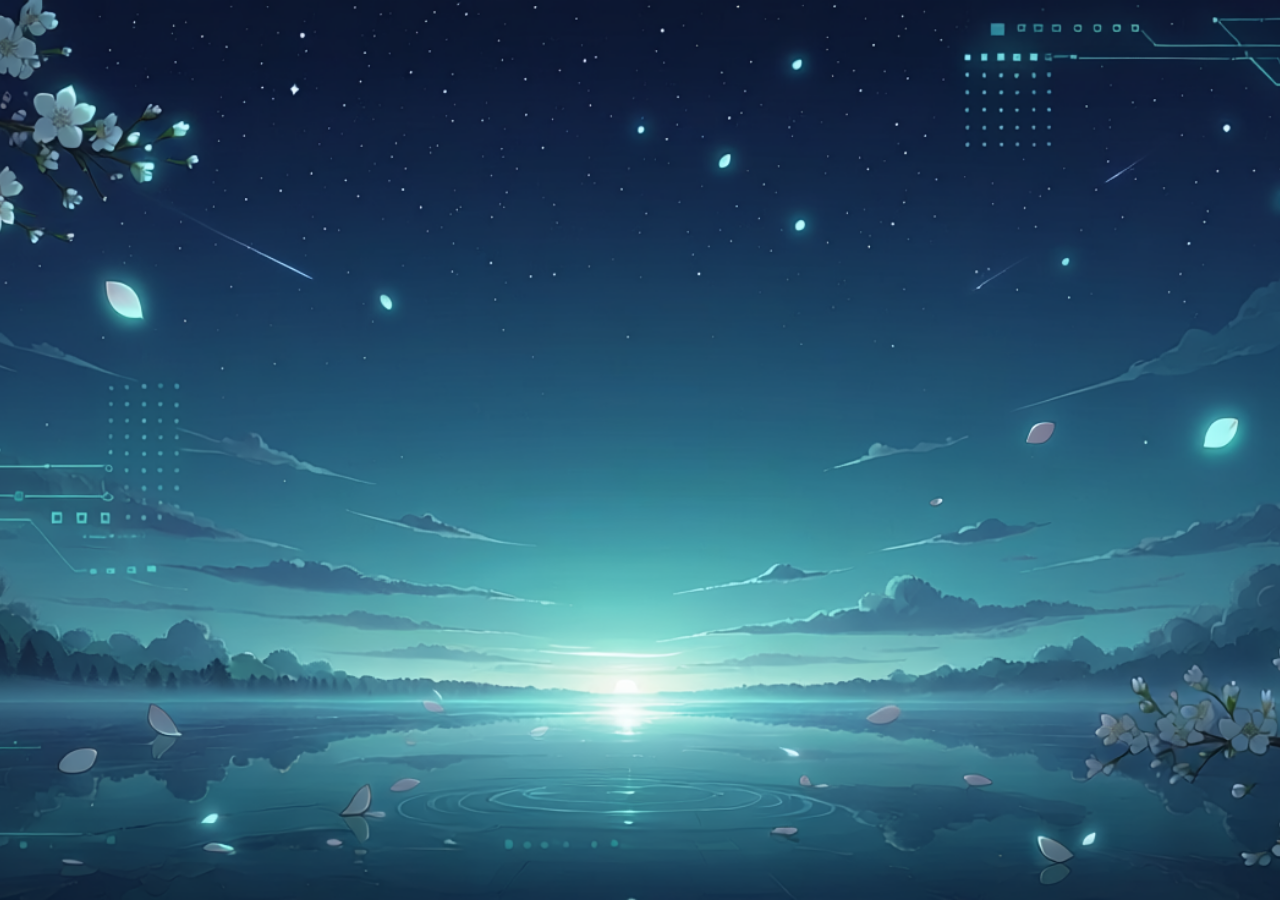
==== analyze.html @ 4af3d987 "add analyze.html + adjust code - add new screen for the analyze -> piechart - fix a few comments and" ====
<!DOCTYPE html>
<html lang="en">
<head>
  <meta charset="UTF-8">
  <meta name="viewport" content="width=device-width initial-scale=1.0">

  <link rel="stylesheet" href="style.css">
</head>
<body class="screen-4-analyze">

</body>
</html>
---- style.css ----
/* ========================= ROOT / HTML ========================= */
html, body {
  height: 100vh;
  width: 100vw;
  overflow: hidden;
  user-select: none;
}

body {
  margin: 0;

  opacity: 0;
  animation: fadeIn 2s ease forwards;

  background-size: cover;
  background-position: center;
  background-repeat: no-repeat;
}

@keyframes fadeIn {
  from { opacity: 0; }
  to   { opacity: 1; }
}

/* ========================= SCREEN 1 ========================= */
.screen-1-home {
  background-image: url("assets/images/ai-generated/home-background.png");
  display: flex;
  flex-direction: column;
}

.selection-menu {
  margin-top: 5%;
  margin-bottom: 5%;
  height: 100%;
  width: 100%;

  display: flex;
  flex-direction: column;
  align-items: center;
  gap: 10%;
}

#home-button {
  display: flex;
  justify-content: center;
  margin-top: 5vh;
  margin-bottom: 2vh;

  background: transparent;
  border: none;

  cursor: pointer;

  transition: all 0.4s ease-in-out;
}

#home-button img {
  width: 85vh;
}

#home-button:hover {
  filter: brightness(1.25);
  transform: scale(1.025);
}

.menu-button {
  padding: 0.5em 1em;
  width: 20%;
  height: 30%;

  font-size: 3vw;
  overflow:hidden;
  color: white;

  border: none;
  border-radius: 1vw;

  background: linear-gradient(135deg,
      rgba(0, 225, 255, 0.4),
      rgba(0, 225, 255, 0.6),
      rgba(0, 225, 255, 0.8));

  cursor: pointer;

  transition: all 0.25s ease;
}

.menu-button:hover {
  transform: translateY(-2px);

  box-shadow:
    0 0 20px rgba(0, 225, 255, 0.8),
    0 0 35px rgba(0, 225, 255, 0.8);

  filter: brightness(1.1);
}

.menu-button:active {
  transform: scale(0.85);

  box-shadow:
    0 0 25px rgba(0, 225, 255, 0.8);
}



/* ========================= SCREEN 2 ========================= */
.screen-2-thoughts {
  background-image: url("assets/images/ai-generated/thoughts-background.png");
  display: flex;
  flex-direction: column;
}

.home-colored-button {
  display: flex;
  align-self: center;
  margin-top: 4vh;
  margin-bottom: 10vh;
  background-color: transparent;
  border: none;

  cursor: pointer;
  transition: all 0.35s ease-in-out;
}

/* img → only controls the image size | <img> picture inside the fram */
.home-colored-button img {
  height: 18.5vh;
  filter:drop-shadow(1px 1px 2px rgba(253, 29, 216, 0.548))
}

.home-colored-button:hover {
  filter: brightness(1.15);
  transform: scale(1.05);
}

#thoughts-input-row { 
  display: flex;
  justify-content: center;
  justify-items: center;
  align-items: flex-end;
  gap: 2.5%;

}

#thought-counter {
  margin: 0;
  text-align: center;
  font-size: 10vh;
  width: 20vh;

  border-radius: 10%;
  padding:  1%;

  background:
    linear-gradient(rgba(245, 4, 253, 0.05), rgba(255, 65, 246, 0.025)) padding-box,
    linear-gradient(45deg, rgba(255, 127, 80, 0), hwb(290 11% 0% / 0.3), rgba(236, 93, 255, 0.1)) border-box;

  position: relative;
  overflow: hidden;
  color: rgba(204, 73, 255, 0.5);
}

#thought-counter.wobble {
  animation: wobble 0.6s ease-in-out;
}

@keyframes wobble {
  0%   { transform: rotate(0deg)   scale(1);    }
  25%  { transform: rotate(-8deg)  scale(1.15); }
  50%  { transform: rotate(8deg)   scale(1.15); }
  75%  { transform: rotate(-4deg)  scale(1.08); }
  100% { transform: rotate(0deg)   scale(1);    }
}

#thought-input-box {
  background: transparent;
  font-size: 3vw;
  color: white;

  width: 50%;
  height: 80%;

  border-radius: 2vw;
  border: 0.5vw solid color-mix(in srgb, color-mix(in hsl, hsl(261, 100%, 65%) 20%, rgb(230, 104, 255) 80%) 20%, transparent);
  background:
    linear-gradient(rgba(245, 4, 253, 0.1), rgba(255, 65, 246, 0.05)) padding-box,
    linear-gradient(45deg, rgba(255, 127, 80, 0), hwb(290 11% 0% / 0.5), rgba(236, 93, 255, 0.2)) border-box;
  
  box-shadow: 10px 10px 2.5px rgba(204, 0, 255, 0.1);

  filter: brightness(1.7); 
  text-shadow: #cc49ff 1px 0 10px;
}

#thought-input-box:focus {
  outline: none;

  filter: hue-rotate(10deg);

  background:
    linear-gradient(rgba(245, 4, 253, 0.05), rgba(255, 65, 246, 0.025)) padding-box,
    linear-gradient(45deg, rgba(255, 127, 80, 0), hwb(290 11% 0% / 0.3), rgba(236, 93, 255, 0.1)) border-box;
}

#ready-button {
  width: 20vh;
  font-size: 6vh;
  color: rgba(222, 139, 255, 0.5);

  border: none;
  border-radius: 1vw;

  background:
    linear-gradient(rgba(245, 4, 253, 0.05), rgba(255, 65, 246, 0.025)) padding-box,
    linear-gradient(45deg, rgba(255, 127, 80, 0), hwb(290 11% 0% / 0.3), rgba(236, 93, 255, 0.1)) border-box;

  padding:  20% 2.5%;
  visibility: hidden;
}

#ready-button:hover {
  color: rgba(222, 139, 255, 0.425);
  filter: saturate(1);
  box-shadow:
    0 0 20px rgba(174, 0, 255, 0.8),
    0 0 35px rgba(255, 71, 230, 0.8);

  filter: brightness(1.8);  

  transform: translateY(-1px);
  cursor: pointer;
}

#ready-button:active {
  transform: scale(0.95);
}

#sparkle-effect {
  position: relative;
}

/* Creating little balls*/ 
.particle {
  position: absolute;
  width: 5px;
  height: 5px;
  border-radius: 50%;
  pointer-events: none;
  animation: sparkle 1s ease-out forwards;
}

@keyframes sparkle {
  0%    { transform: translateY(0px); opacity: 1;}
  100%  { transform: translateY(-150px); opacity: 0;}
}

#thoughts-container {
  display: flex;
  flex-wrap: wrap;
  justify-content: center;
  margin-top: 10vh;
  gap: 2.5%;
}

.thought-cloud {  
  position: relative;
  display: inline-block;
  width: 20vw;
}

@keyframes floatCloud {
  0%   { transform: translateY(0px); }
  50%  { transform: translateY(15px); }
  100% { transform: translateY(0px); }
}

.floatCloud {
  animation: floatCloud 4s ease-in-out infinite;
}

.thought-cloud img {
  width: 100%;
  height: auto;
  display: block;
  filter: drop-shadow(0 0 10px rgb(255, 255, 255)) hue-rotate(20deg);
  opacity: 80%;
}

.thought-text-cloud {   
  text-align: left;
  word-break: break-word;
  width: 15vw;
  
  /* position set -> top, bottom, left, right does work now!*/
  /* absolute -> Elemnt taken out of normal flow */
  position: absolute;
  /* corner is in the middle of parent */
  top: 50%;
  left: 50%;
  /* centreing elemtns in parent */
  transform: translate(-50%, -50%);

  color: black;
  font-size: 2vw;
}



/* ========================= SCREEN 3 ========================= */
/* This means: modify .home-purple-button -> but only when it's inside .screen-3-emotions */
.screen-3-emotions .home-colored-button {
  filter: hue-rotate(270deg);
}

.screen-3-emotions {
  background-image: url("assets/images/ai-generated/emotions-background.png");
  display: flex;
  flex-direction: column;
}

.screen-3-emotions .thought-cloud {
  position: absolute;
  cursor: grab;
  /* max-width: 400px = "never wider than 400, but smaller is allowed" → it can shrink. width: 400px = "always exactly 400" → it can't shrink or grow. */
  width: 20vw;
}

.screen-3-emotions .thought-cloud:hover {
  filter:brightness(1.1);
}

.screen-3-emotions .thought-cloud.active-cloud {
  width: 30vw;
  margin: 0;
  pointer-events: none;
}

#middle-row {
  width: fit-content;
}

#cloud-drop-zone {
  position: absolute;
  
  top: 50%;
  left: 50%;
  transform: translate(-50%, -50%);

  pointer-events: none; 
  width: 30vw;  
  height: 25vh;
  border-radius: 25%;

  border: 2px dashed rgba(0, 255, 221, 0.5);
  background: linear-gradient(
    rgba(0, 195, 255, 0.2)
  );
}

#drop-text {
  display: flex;
  justify-content: center;
  font-size: 2.5vw;

  color: white;
}

#thought-release {
  visibility: hidden;
  position: absolute;
  
  top: 55%;
  left: 50%;
  transform: translate(-50%, -50%);

  margin-top: 7.5%;
  border: none;

  width: 15%;
  height: 10%;
  border-radius: 1vw;;

  font-size: clamp(1em, 2vw, 2.5em);

  color: white;

  background: linear-gradient(180deg,
      rgba(0, 47, 255, 0.4),
      rgba(0, 183, 255, 0.6),
      rgba(0, 47, 255, 0.4)); 


}

#thought-release:hover {
  cursor: pointer;

  filter: brightness(1.15);
}



.emotion-box {
  position: absolute;
  display: flex;
  align-items: center;
  justify-content: center;

  cursor: grab;

  border: solid 1px rgba(255, 255, 255, 0.5);
  min-width: 5vw;
  height: 5vh;
  border-radius: 10%;

    background:
    linear-gradient(rgba(0, 183, 255, 0.5), rgba(0, 183, 255, 0.25)) padding-box,
    linear-gradient(45deg, rgba(0, 183, 255, 0.5), hwb(214 1% 0% / 0.5), rgba(0, 255, 200, 0.8)) border-box;
}

.emotion-box:hover {
  filter: brightness(1.2);
}

.pulse {
  animation: pulse 5s ease-in-out infinite;
}

@keyframes pulse {
  0%   { transform: scale(1); }
  50%  { transform: scale(1.2); }
  100% { transform: scale(1); }  
}

.emotion-text {
  font-size: 1.5vw;
}

@keyframes consumed {
  from { opacity: 1; }
  to   { opacity: 0; }
}

.consumed {
  animation: consumed 1s ease forwards;
}

.shiny {
  animation: shiny 0.5s ease-out; 
}

@keyframes shiny {
  0%   { filter: brightness(1);  }
  50%  { filter: brightness(1.2);}
  100% { filter: brightness(1);  }
}

/* ========================= SCREEN 4 ========================= */
.screen-4-analyze {
  background-image: url("assets/images/ai-generated/analyze-background.png");
  display: flex;
  flex-direction: column;
}
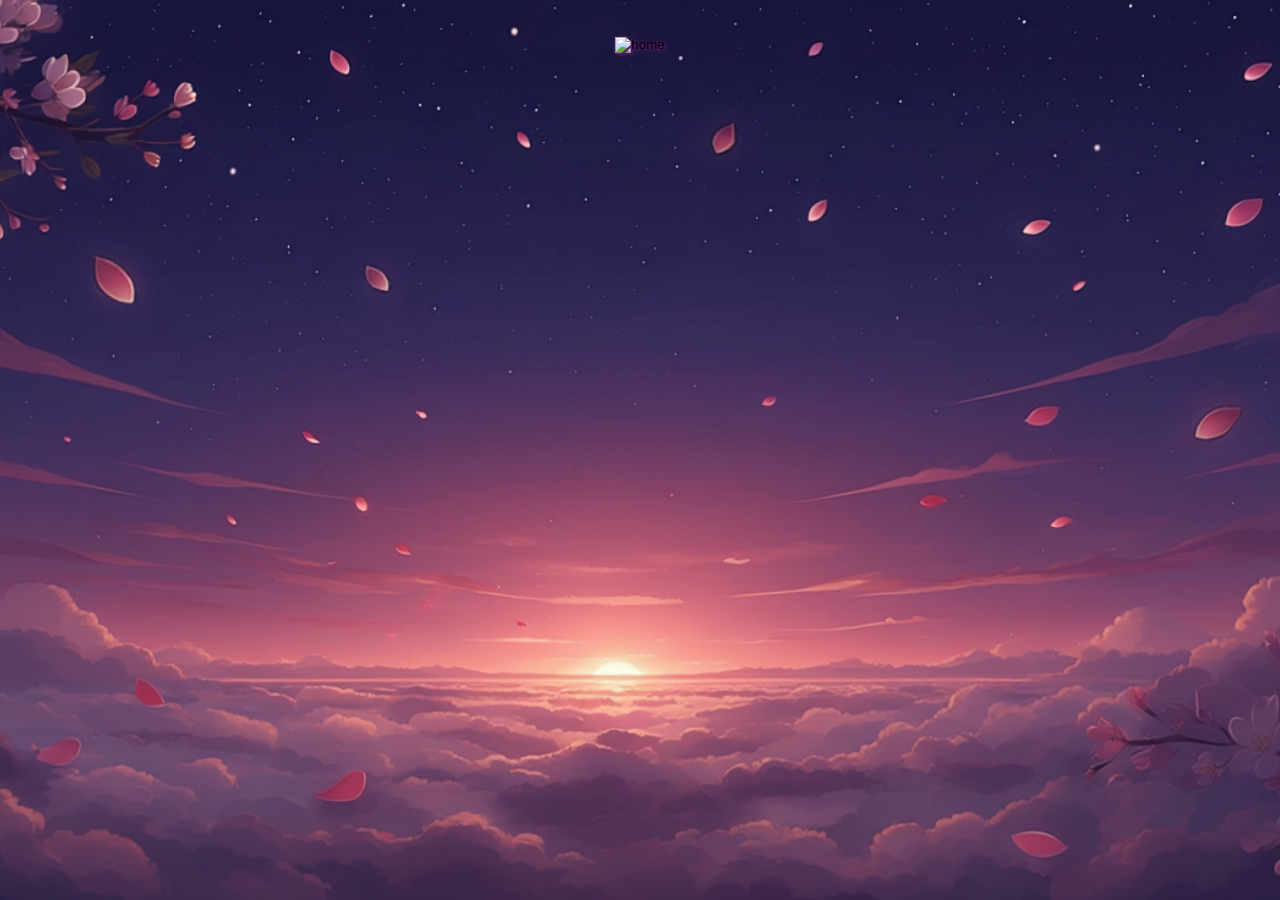
==== commit 816af4aa: "add new design and unified background - change color palette for emotions.html (for now) - add one u" ====
--- a/analyze.html
+++ b/analyze.html
@@ -5,8 +5,13 @@
   <meta name="viewport" content="width=device-width initial-scale=1.0">
 
   <link rel="stylesheet" href="style.css">
+  <script src="script.js" defer></script>
 </head>
 <body class="screen-4-analyze">
-
+  <button class="home-colored-button">
+    <img
+      src="assets/images/ai-generated/home-thoughts.png"
+      alt="home">
+  </button>
 </body>
 </html>
--- a/style.css
+++ b/style.css
@@ -1,5 +1,6 @@
 /* ========================= ROOT / HTML ========================= */
-html, body {
+html,
+body {
   height: 100vh;
   width: 100vw;
   overflow: hidden;
@@ -18,8 +19,13 @@
 }
 
 @keyframes fadeIn {
-  from { opacity: 0; }
-  to   { opacity: 1; }
+  from {
+    opacity: 0;
+  }
+
+  to {
+    opacity: 1;
+  }
 }
 
 /* ========================= SCREEN 1 ========================= */
@@ -70,7 +76,7 @@
   height: 30%;
 
   font-size: 3vw;
-  overflow:hidden;
+  overflow: hidden;
   color: white;
 
   border: none;
@@ -111,6 +117,7 @@
   display: flex;
   flex-direction: column;
 }
+
 
 .home-colored-button {
   display: flex;
@@ -127,7 +134,7 @@
 /* img → only controls the image size | <img> picture inside the fram */
 .home-colored-button img {
   height: 18.5vh;
-  filter:drop-shadow(1px 1px 2px rgba(253, 29, 216, 0.548))
+  filter: drop-shadow(1px 1px 2px rgba(253, 29, 216, 0.548))
 }
 
 .home-colored-button:hover {
@@ -135,7 +142,7 @@
   transform: scale(1.05);
 }
 
-#thoughts-input-row { 
+#thoughts-input-row {
   display: flex;
   justify-content: center;
   justify-items: center;
@@ -151,7 +158,7 @@
   width: 20vh;
 
   border-radius: 10%;
-  padding:  1%;
+  padding: 1%;
 
   background:
     linear-gradient(rgba(245, 4, 253, 0.05), rgba(255, 65, 246, 0.025)) padding-box,
@@ -167,11 +174,25 @@
 }
 
 @keyframes wobble {
-  0%   { transform: rotate(0deg)   scale(1);    }
-  25%  { transform: rotate(-8deg)  scale(1.15); }
-  50%  { transform: rotate(8deg)   scale(1.15); }
-  75%  { transform: rotate(-4deg)  scale(1.08); }
-  100% { transform: rotate(0deg)   scale(1);    }
+  0% {
+    transform: rotate(0deg) scale(1);
+  }
+
+  25% {
+    transform: rotate(-8deg) scale(1.15);
+  }
+
+  50% {
+    transform: rotate(8deg) scale(1.15);
+  }
+
+  75% {
+    transform: rotate(-4deg) scale(1.08);
+  }
+
+  100% {
+    transform: rotate(0deg) scale(1);
+  }
 }
 
 #thought-input-box {
@@ -187,10 +208,10 @@
   background:
     linear-gradient(rgba(245, 4, 253, 0.1), rgba(255, 65, 246, 0.05)) padding-box,
     linear-gradient(45deg, rgba(255, 127, 80, 0), hwb(290 11% 0% / 0.5), rgba(236, 93, 255, 0.2)) border-box;
-  
+
   box-shadow: 10px 10px 2.5px rgba(204, 0, 255, 0.1);
 
-  filter: brightness(1.7); 
+  filter: brightness(1.7);
   text-shadow: #cc49ff 1px 0 10px;
 }
 
@@ -216,7 +237,7 @@
     linear-gradient(rgba(245, 4, 253, 0.05), rgba(255, 65, 246, 0.025)) padding-box,
     linear-gradient(45deg, rgba(255, 127, 80, 0), hwb(290 11% 0% / 0.3), rgba(236, 93, 255, 0.1)) border-box;
 
-  padding:  20% 2.5%;
+  padding: 20% 2.5%;
   visibility: hidden;
 }
 
@@ -227,7 +248,7 @@
     0 0 20px rgba(174, 0, 255, 0.8),
     0 0 35px rgba(255, 71, 230, 0.8);
 
-  filter: brightness(1.8);  
+  filter: brightness(1.8);
 
   transform: translateY(-1px);
   cursor: pointer;
@@ -241,7 +262,7 @@
   position: relative;
 }
 
-/* Creating little balls*/ 
+/* Creating little balls*/
 .particle {
   position: absolute;
   width: 5px;
@@ -252,8 +273,15 @@
 }
 
 @keyframes sparkle {
-  0%    { transform: translateY(0px); opacity: 1;}
-  100%  { transform: translateY(-150px); opacity: 0;}
+  0% {
+    transform: translateY(0px);
+    opacity: 1;
+  }
+
+  100% {
+    transform: translateY(-150px);
+    opacity: 0;
+  }
 }
 
 #thoughts-container {
@@ -264,16 +292,24 @@
   gap: 2.5%;
 }
 
-.thought-cloud {  
+.thought-cloud {
   position: relative;
   display: inline-block;
   width: 20vw;
 }
 
 @keyframes floatCloud {
-  0%   { transform: translateY(0px); }
-  50%  { transform: translateY(15px); }
-  100% { transform: translateY(0px); }
+  0% {
+    transform: translateY(0px);
+  }
+
+  50% {
+    transform: translateY(15px);
+  }
+
+  100% {
+    transform: translateY(0px);
+  }
 }
 
 .floatCloud {
@@ -288,11 +324,11 @@
   opacity: 80%;
 }
 
-.thought-text-cloud {   
+.thought-text-cloud {
   text-align: left;
   word-break: break-word;
   width: 15vw;
-  
+
   /* position set -> top, bottom, left, right does work now!*/
   /* absolute -> Elemnt taken out of normal flow */
   position: absolute;
@@ -302,7 +338,8 @@
   /* centreing elemtns in parent */
   transform: translate(-50%, -50%);
 
-  color: black;
+  color: rgba(255, 255, 255, 0.9);
+  filter: drop-shadow(-1px 1.5px 1.5px rgba(253, 29, 216, 1));
   font-size: 2vw;
 }
 
@@ -310,12 +347,9 @@
 
 /* ========================= SCREEN 3 ========================= */
 /* This means: modify .home-purple-button -> but only when it's inside .screen-3-emotions */
-.screen-3-emotions .home-colored-button {
-  filter: hue-rotate(270deg);
-}
 
 .screen-3-emotions {
-  background-image: url("assets/images/ai-generated/emotions-background.png");
+  background-image: url("assets/images/ai-generated/thoughts-background.png");
   display: flex;
   flex-direction: column;
 }
@@ -328,7 +362,7 @@
 }
 
 .screen-3-emotions .thought-cloud:hover {
-  filter:brightness(1.1);
+  filter: brightness(1.1);
 }
 
 .screen-3-emotions .thought-cloud.active-cloud {
@@ -343,20 +377,18 @@
 
 #cloud-drop-zone {
   position: absolute;
-  
+
   top: 50%;
   left: 50%;
   transform: translate(-50%, -50%);
 
-  pointer-events: none; 
-  width: 30vw;  
+  pointer-events: none;
+  width: 30vw;
   height: 25vh;
   border-radius: 25%;
 
-  border: 2px dashed rgba(0, 255, 221, 0.5);
-  background: linear-gradient(
-    rgba(0, 195, 255, 0.2)
-  );
+  border: 2px dashed rgba(155, 90, 155, 0.5);
+  background: linear-gradient(rgba(204, 0, 255, 0.178));
 }
 
 #drop-text {
@@ -364,13 +396,13 @@
   justify-content: center;
   font-size: 2.5vw;
 
-  color: white;
+  color: rgb(255, 166, 251);
 }
 
 #thought-release {
   visibility: hidden;
   position: absolute;
-  
+
   top: 55%;
   left: 50%;
   transform: translate(-50%, -50%);
@@ -380,24 +412,32 @@
 
   width: 15%;
   height: 10%;
-  border-radius: 1vw;;
-
-  font-size: clamp(1em, 2vw, 2.5em);
-
-  color: white;
-
-  background: linear-gradient(180deg,
-      rgba(0, 47, 255, 0.4),
-      rgba(0, 183, 255, 0.6),
-      rgba(0, 47, 255, 0.4)); 
-
-
-}
+  border-radius: 1vw;
+  
+
+  font-size: clamp(2.5em, 3vw, 3.5em);
+  overflow: hidden;
+
+  color: rgb(255, 255, 255);
+  background:
+    linear-gradient(rgba(245, 4, 253, 0.20), rgba(255, 65, 246, 0.20)) padding-box,
+    linear-gradient(45deg, rgba(255, 127, 80, 0), hwb(290 11% 0% / 0.3), rgba(236, 93, 255, 0.1)) border-box;
+     
+     
+}
+
+
 
 #thought-release:hover {
+  color: rgba(222, 139, 255, 0.85);
+  filter: saturate(1);
+  box-shadow:
+    0 0 2px rgba(174, 0, 255, 0.8),
+    0 0 3px rgba(255, 71, 230, 0.8);
+
+  filter: brightness(1.8);
+
   cursor: pointer;
-
-  filter: brightness(1.15);
 }
 
 
@@ -410,14 +450,18 @@
 
   cursor: grab;
 
-  border: solid 1px rgba(255, 255, 255, 0.5);
+  border: solid 1px rgba(225, 0, 255, 0.5);
   min-width: 5vw;
   height: 5vh;
   border-radius: 10%;
 
-    background:
-    linear-gradient(rgba(0, 183, 255, 0.5), rgba(0, 183, 255, 0.25)) padding-box,
-    linear-gradient(45deg, rgba(0, 183, 255, 0.5), hwb(214 1% 0% / 0.5), rgba(0, 255, 200, 0.8)) border-box;
+  color: rgb(255, 255, 255);
+
+  background:
+    linear-gradient(rgba(245, 4, 253, 0.1), rgba(255, 65, 246, 0.15)) padding-box,
+    linear-gradient(45deg, rgba(255, 100, 247, 0.2), hwb(290 11% 0% / 0.4), rgba(236, 93, 255, 0.2)) border-box;
+
+  filter: drop-shadow(-2px 1px 5px rgb(255, 97, 255)) hue-rotate(50deg);
 }
 
 .emotion-box:hover {
@@ -429,9 +473,17 @@
 }
 
 @keyframes pulse {
-  0%   { transform: scale(1); }
-  50%  { transform: scale(1.2); }
-  100% { transform: scale(1); }  
+  0% {
+    transform: scale(1);
+  }
+
+  50% {
+    transform: scale(1.2);
+  }
+
+  100% {
+    transform: scale(1);
+  }
 }
 
 .emotion-text {
@@ -439,8 +491,13 @@
 }
 
 @keyframes consumed {
-  from { opacity: 1; }
-  to   { opacity: 0; }
+  from {
+    opacity: 1;
+  }
+
+  to {
+    opacity: 0;
+  }
 }
 
 .consumed {
@@ -448,18 +505,26 @@
 }
 
 .shiny {
-  animation: shiny 0.5s ease-out; 
+  animation: shiny 0.5s ease-out;
 }
 
 @keyframes shiny {
-  0%   { filter: brightness(1);  }
-  50%  { filter: brightness(1.2);}
-  100% { filter: brightness(1);  }
+  0% {
+    filter: brightness(1);
+  }
+
+  50% {
+    filter: brightness(1.2);
+  }
+
+  100% {
+    filter: brightness(1);
+  }
 }
 
 /* ========================= SCREEN 4 ========================= */
 .screen-4-analyze {
-  background-image: url("assets/images/ai-generated/analyze-background.png");
+  background-image: url("assets/images/ai-generated/thoughts-background.png");
   display: flex;
   flex-direction: column;
 }
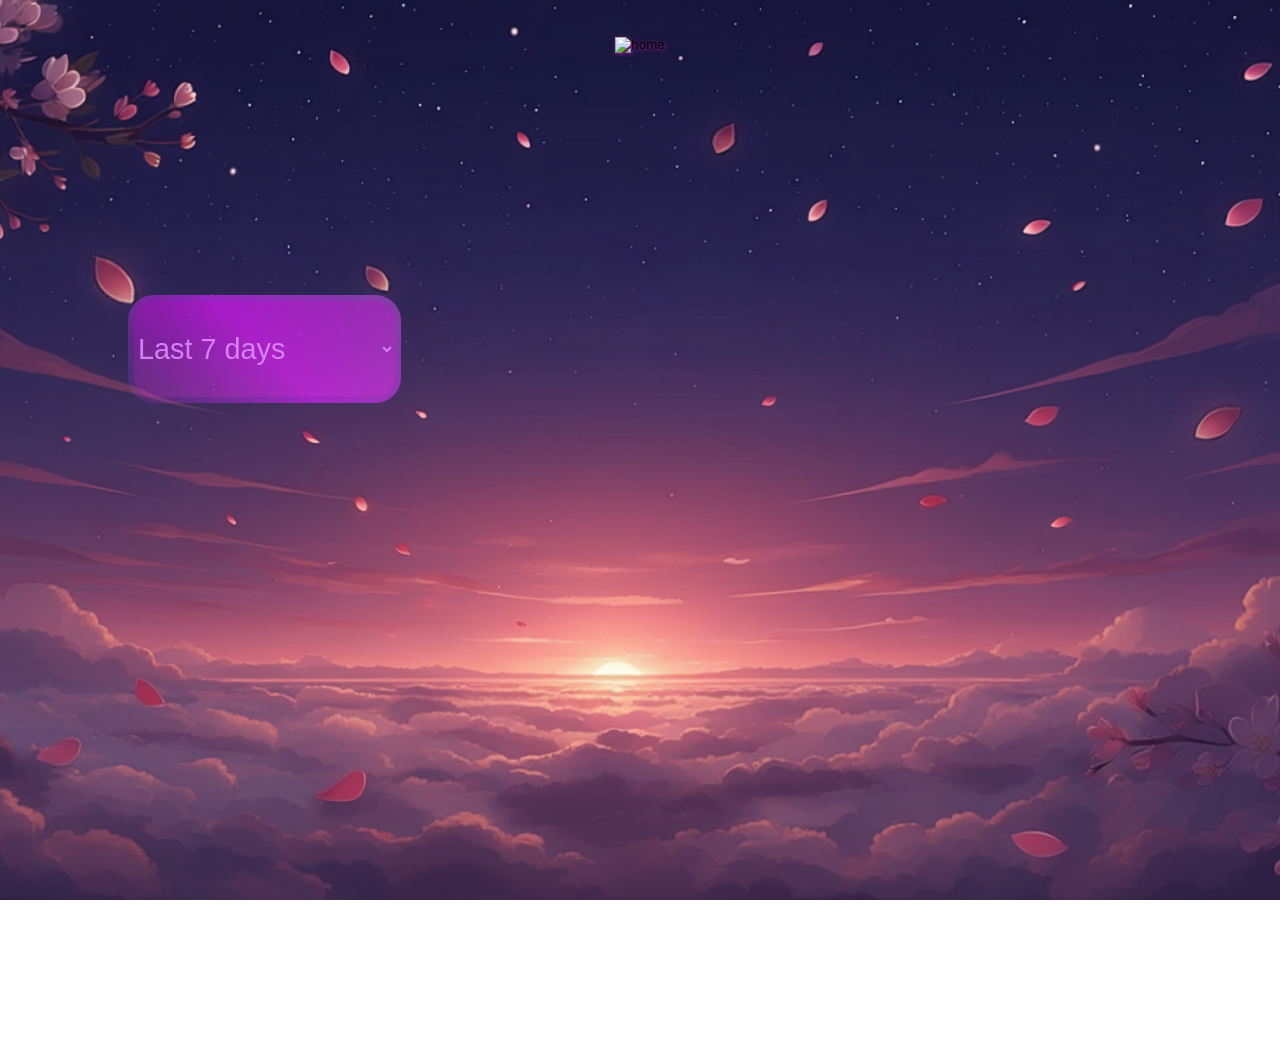
==== commit 1c389c4b: "feat: add time range selection UI to analyze screen - wrap bar-chart and selection in chart-panel co" ====
--- a/analyze.html
+++ b/analyze.html
@@ -2,9 +2,10 @@
 <html lang="en">
 <head>
   <meta charset="UTF-8">
-  <meta name="viewport" content="width=device-width initial-scale=1.0">
+  <meta name="viewport" content="width=device-width, initial-scale=1.0">
 
   <link rel="stylesheet" href="style.css">
+  <script src="https://cdn.jsdelivr.net/npm/chart.js"></script>
   <script src="script.js" defer></script>
 </head>
 <body class="screen-4-analyze">
@@ -13,5 +14,15 @@
       src="assets/images/ai-generated/home-thoughts.png"
       alt="home">
   </button>
+  <div id="chart-panel">
+    <select name="grr" id="select-list">
+      <option value="7">Last 7 days</option>
+      <option value="30">Last 30 days</option>
+      <option value="365">Last year</option>
+    </select>
+    <div id="bar-chart-style">
+      <canvas id="bar-chart"></canvas>
+    </div>
+  </div>
 </body>
 </html>
--- a/style.css
+++ b/style.css
@@ -1,8 +1,9 @@
 /* ========================= ROOT / HTML ========================= */
+
 html,
 body {
-  height: 100vh;
-  width: 100vw;
+  height: 100%;
+  width: 100%;
   overflow: hidden;
   user-select: none;
 }
@@ -147,7 +148,7 @@
   justify-content: center;
   justify-items: center;
   align-items: flex-end;
-  gap: 2.5%;
+  gap: 5%;
 
 }
 
@@ -158,15 +159,13 @@
   width: 20vh;
 
   border-radius: 10%;
-  padding: 1%;
+  padding: 0.75%;
 
   background:
     linear-gradient(rgba(245, 4, 253, 0.05), rgba(255, 65, 246, 0.025)) padding-box,
     linear-gradient(45deg, rgba(255, 127, 80, 0), hwb(290 11% 0% / 0.3), rgba(236, 93, 255, 0.1)) border-box;
 
-  position: relative;
-  overflow: hidden;
-  color: rgba(204, 73, 255, 0.5);
+  color: rgba(255, 166, 251, 0.75);
 }
 
 #thought-counter.wobble {
@@ -197,13 +196,13 @@
 
 #thought-input-box {
   background: transparent;
-  font-size: 3vw;
-  color: white;
+  font-size: 3.5vw;
+  color: rgba(255, 166, 251, 0.75);
 
   width: 50%;
   height: 80%;
 
-  border-radius: 2vw;
+  border-radius: 1vw;
   border: 0.5vw solid color-mix(in srgb, color-mix(in hsl, hsl(261, 100%, 65%) 20%, rgb(230, 104, 255) 80%) 20%, transparent);
   background:
     linear-gradient(rgba(245, 4, 253, 0.1), rgba(255, 65, 246, 0.05)) padding-box,
@@ -211,24 +210,39 @@
 
   box-shadow: 10px 10px 2.5px rgba(204, 0, 255, 0.1);
 
-  filter: brightness(1.7);
   text-shadow: #cc49ff 1px 0 10px;
+}
+
+#thought-input-box::placeholder {
+  color: rgba(255, 166, 251, 0.75);
+  opacity: 1;
+  transition: color 0.25s ease;
+}
+
+#thought-input-box:focus::placeholder {
+  color: transparent;
+  text-shadow: none;
 }
 
 #thought-input-box:focus {
   outline: none;
 
-  filter: hue-rotate(10deg);
-
   background:
     linear-gradient(rgba(245, 4, 253, 0.05), rgba(255, 65, 246, 0.025)) padding-box,
     linear-gradient(45deg, rgba(255, 127, 80, 0), hwb(290 11% 0% / 0.3), rgba(236, 93, 255, 0.1)) border-box;
 }
 
-#ready-button {
-  width: 20vh;
-  font-size: 6vh;
-  color: rgba(222, 139, 255, 0.5);
+#add-thought-button {
+  align-self: center;
+  width: 10vw;
+  height: 15vh;
+  font-size: 12vh;
+
+  color: rgba(255, 166, 251, 0.75);
+
+  display: flex;
+  align-items: center;
+  justify-content: center;
 
   border: none;
   border-radius: 1vw;
@@ -238,32 +252,41 @@
     linear-gradient(45deg, rgba(255, 127, 80, 0), hwb(290 11% 0% / 0.3), rgba(236, 93, 255, 0.1)) border-box;
 
   padding: 20% 2.5%;
-  visibility: hidden;
-}
-
-#ready-button:hover {
-  color: rgba(222, 139, 255, 0.425);
-  filter: saturate(1);
+}
+
+#add-thought-button:hover {
+  color: rgba(222, 139, 255, 0.9);
   box-shadow:
     0 0 20px rgba(174, 0, 255, 0.8),
     0 0 35px rgba(255, 71, 230, 0.8);
 
-  filter: brightness(1.8);
+  filter: brightness(1.25);
 
   transform: translateY(-1px);
   cursor: pointer;
 }
 
-#ready-button:active {
+#add-thought-button:active {
   transform: scale(0.95);
 }
 
-#sparkle-effect {
+#add-thought-button:focus {
+  outline: none;
+}
+
+.sparkle-effect {
   position: relative;
-}
-
-/* Creating little balls*/
-.particle {
+  height: 100%;
+}
+
+/* effect both buttons that get sparkle effect */
+.sparkle-effect > button {
+  box-sizing: border-box;  
+  width: 100%;
+  height: 100%;
+}
+
+.screen-2-thoughts .particle {
   position: absolute;
   width: 5px;
   height: 5px;
@@ -288,32 +311,34 @@
   display: flex;
   flex-wrap: wrap;
   justify-content: center;
-  margin-top: 10vh;
-  gap: 2.5%;
+  align-items: center;
+
+  margin-top: 5vh;
+  gap: 15% 2.5%;
 }
 
 .thought-cloud {
   position: relative;
-  display: inline-block;
+  container-type: inline-size;
   width: 20vw;
 }
 
-@keyframes floatCloud {
+@keyframes float-cloud {
   0% {
-    transform: translateY(0px);
+    transform: translateY(0%);
   }
 
   50% {
-    transform: translateY(15px);
+    transform: translateY(20%);
   }
 
   100% {
-    transform: translateY(0px);
-  }
-}
-
-.floatCloud {
-  animation: floatCloud 4s ease-in-out infinite;
+    transform: translateY(0%);
+  }
+}
+
+.float-cloud {
+  animation: float-cloud 5s ease-in-out infinite;
 }
 
 .thought-cloud img {
@@ -324,11 +349,11 @@
   opacity: 80%;
 }
 
-.thought-text-cloud {
+.cloud-text {
   text-align: left;
   word-break: break-word;
-  width: 15vw;
-
+  width: 80%;
+  font-size: 14cqw;
   /* position set -> top, bottom, left, right does work now!*/
   /* absolute -> Elemnt taken out of normal flow */
   position: absolute;
@@ -340,9 +365,47 @@
 
   color: rgba(255, 255, 255, 0.9);
   filter: drop-shadow(-1px 1.5px 1.5px rgba(253, 29, 216, 1));
-  font-size: 2vw;
-}
-
+  padding: 1em;
+}
+
+.cloud-remove-button {
+  display: flex;
+  justify-content: center;
+  align-items: center;
+  font-size: 5cqw;
+
+  border-radius: 15%;
+
+  visibility: hidden;
+
+  box-sizing: border-box;
+  padding: 0;
+  border: 2px;
+
+  position: absolute;
+  top: 7.5%;
+  left: 83.5%;
+
+  width: 10%;
+  height: 15%;
+
+  background-color: rgba(255, 255, 255, 0.4);
+  color: rgba(245, 2, 253, 0.4)
+}
+
+.thought-cloud:hover .cloud-remove-button {
+  cursor: pointer;
+  visibility: visible;
+}
+
+.cloud-remove-button:hover {
+  color: rgba(245, 2, 253, 0.8);
+  background-color: rgba(255, 255, 255, 0.8);
+}
+
+.cloud-remove-button:active {
+  transform: scale(0.85);  
+}
 
 
 /* ========================= SCREEN 3 ========================= */
@@ -350,8 +413,6 @@
 
 .screen-3-emotions {
   background-image: url("assets/images/ai-generated/thoughts-background.png");
-  display: flex;
-  flex-direction: column;
 }
 
 .screen-3-emotions .thought-cloud {
@@ -371,17 +432,228 @@
   pointer-events: none;
 }
 
-#middle-row {
+#emotions-panel {
+  margin-left: 2%;
+
+  display: flex;
+  flex-direction: column;
+  justify-content: flex-end;  
+  align-items: flex-start;
+
+  height: 100vh;
+  width: 30vw;  
+  font-size: 3vw;
+}
+
+#move-emotion-panel {
+  display: flex; 
+  align-items: stretch;
+  width: 80%;
+  height: 7.5%;
+  gap: 10%;
+}
+
+#move-emotion-panel .sparkle-effect {
+  flex: 0 0 20%;
+  min-width: 0;
+  height: 100%;
+}
+
+#emotions-input {
+box-sizing: border-box;
+  flex: 100% 100% 0;
+  min-width: 0;
+  width: auto;
+  height: 100%;
+  border-radius: 0.5vw;
+
+  font-size: 80%;
+  color: white;
+
+  border: 0.5vw solid color-mix(in srgb, color-mix(in hsl, hsl(261, 100%, 65%) 20%, rgb(230, 104, 255) 80%) 20%, transparent);
+
+  box-shadow: 10px 10px 2.5px rgba(204, 0, 255, 0.1);
+  background:
+    linear-gradient(rgba(245, 4, 253, 0.1), rgba(255, 65, 246, 0.15)) padding-box,
+    linear-gradient(45deg, rgba(255, 100, 247, 0.2), hwb(290 11% 0% / 0.4), rgba(236, 93, 255, 0.2)) border-box;
+
+  filter: drop-shadow(-2px 1px 5px rgb(255, 97, 255)) hue-rotate(50deg);
+  text-shadow: #cc49ff 1px 0 10px;
+}
+
+#emotions-input::placeholder {
+  color: white;
+  opacity: 1;
+  transition: color 0.5s ease;
+  text-align: center;
+}
+
+
+#emotions-input:focus::placeholder {
+  color: transparent;
+  text-shadow: none;
+}
+
+#emotions-input:focus {
+  outline: none;
+
+  background:
+    linear-gradient(rgba(245, 4, 253, 0.05), rgba(255, 65, 246, 0.025)) padding-box,
+    linear-gradient(45deg, rgba(255, 127, 80, 0), hwb(290 11% 0% / 0.3), rgba(236, 93, 255, 0.1)) border-box;
+}
+
+
+.screen-3-emotions .particle {
+  position: absolute;
+  width: 4px;
+  height: 4px;
+  border-radius: 50%;
+  pointer-events: none;
+  animation: sparkle 2.5s ease-out forwards;
+}
+
+#add-emotion-button {
+  width: 100%;
+  height: 100%;
+
+  display: flex;
+  justify-content: center;
+  align-items: center;
+
+  font-size: 120%;
+
+  color: rgba(255, 255, 255, 0.8);
+
+  cursor: pointer;
+
+  border: 0.5vw solid color-mix(in srgb, color-mix(in hsl, hsl(261, 100%, 65%) 20%, rgb(230, 104, 255) 80%) 20%, transparent);
+
+  box-shadow: 10px 10px 2.5px rgba(204, 0, 255, 0.1);
+  background:
+    linear-gradient(rgba(245, 4, 253, 0.1), rgba(255, 65, 246, 0.15)) padding-box,
+    linear-gradient(45deg, rgba(255, 100, 247, 0.2), hwb(290 11% 0% / 0.4), rgba(236, 93, 255, 0.2)) border-box;
+
+  filter: drop-shadow(-2px 1px 5px rgb(255, 97, 255)) hue-rotate(50deg);
+  text-shadow: #cc49ff 1px 0 10px;
+}
+
+
+#add-emotion-button:hover {
+  box-shadow:
+    0 0 6px rgba(255, 20, 93, 0.7),
+    0 0 12px rgba(255, 89, 135, 0.5); 
+}
+
+#add-emotion-button:active {
+  transform: scale(0.85);
+}
+
+#emotions-container {
+  width: 90%;
+  height: 60%;
+
+  position: relative;
+  top: 0%;
+  left: 0%;
+  transform: translateY(5%);
+
+  z-index: 1000;
+} 
+
+.emotion-box {
+  position: absolute;
+
+  display: flex;
+  align-items: center;
+  justify-content: center;
+
+  cursor: grab;
+
+  border: solid 1px rgba(225, 0, 255, 0.5);
+  min-width: 15%;
+  height: 8.0%;
+  border-radius: 10%;
+  padding: 2% 1%;
+
+  color: rgb(255, 255, 255);
+  background:
+    linear-gradient(rgba(245, 4, 253, 0.1), rgba(255, 65, 246, 0.15)) padding-box,
+    linear-gradient(45deg, rgba(255, 100, 247, 0.2), hwb(290 11% 0% / 0.4), rgba(236, 93, 255, 0.2)) border-box;
+  filter: drop-shadow(-2px 1px 5px rgb(255, 97, 255)) hue-rotate(50deg);
+}
+
+.emotion-box:hover {
+  box-shadow:
+    0 0 12px rgba(255, 20, 93, 0.7),
+    0 0 24px rgba(255, 89, 135, 0.5);
+}
+
+
+.emotion-text {
+  font-size: 1.1vw;
+}
+
+.emotion-remove{
+  display: flex;
+  justify-content: center;
+  align-items: center;
+  font-size: 20%;
+
+
+  visibility: hidden;
+
+  box-sizing: border-box;
+  padding: 0;
+  border: 2px;
+
+  position: absolute;
+  top: 0%;
+  left: 80%;
+
+  width: 20%;
+  height: 25%;
+
+
+  color: rgba(253, 253, 253, 0.65);
+
+  background-color: rgba(255, 0, 234, 0.4);
+
+}
+
+.emotion-box:hover .emotion-remove {
+  filter: hue-rotate(-50deg);
+  
+  cursor: pointer;
+  visibility: visible;
+}
+
+.emotion-remove:hover {
+  color: rgba(253, 253, 253, 1);
+  background-color: rgba(255, 0, 234, 0.8);
+}
+
+.emotion-remove:active {
+  transform: scale(0.85);  
+}
+
+#drop-panel {
+  display: flex;
+  flex-direction: column;
+  justify-content: center;
+  align-items: center;
+
+  position: absolute;
+  top: 0;
+  left: 50%;
+  transform: translateX(-50%);
+
+  height: 100vh;
   width: fit-content;
+
+  justify-content: flex-start;
 }
 
 #cloud-drop-zone {
-  position: absolute;
-
-  top: 50%;
-  left: 50%;
-  transform: translate(-50%, -50%);
-
   pointer-events: none;
   width: 30vw;
   height: 25vh;
@@ -399,74 +671,55 @@
   color: rgb(255, 166, 251);
 }
 
-#thought-release {
+
+#thoughts-panel {
+  width: 30%;
+  height: 70%;
+
+  position: absolute;
+  bottom: 0%;
+  right: 0%;
+  transform: translateY(-5%);
+}
+
+.screen-3-emotions .thought-cloud {
+  position: absolute;
+}
+
+#thought-release-or-save {
   visibility: hidden;
-  position: absolute;
-
-  top: 55%;
-  left: 50%;
-  transform: translate(-50%, -50%);
-
-  margin-top: 7.5%;
-  border: none;
-
-  width: 15%;
+
+  margin-top: 10%;
+  border: dotted 2.5px;
+
+
+  width: 45%;
   height: 10%;
   border-radius: 1vw;
-  
-
-  font-size: clamp(2.5em, 3vw, 3.5em);
+
+  font-size: 3vw;
   overflow: hidden;
 
-  color: rgb(255, 255, 255);
+  transition: transform 0.3s ease, box-shadow 0.3s ease;
+
+  color: rgba(255, 166, 251, 0.9);
   background:
     linear-gradient(rgba(245, 4, 253, 0.20), rgba(255, 65, 246, 0.20)) padding-box,
     linear-gradient(45deg, rgba(255, 127, 80, 0), hwb(290 11% 0% / 0.3), rgba(236, 93, 255, 0.1)) border-box;
-     
-     
-}
-
-
-
-#thought-release:hover {
-  color: rgba(222, 139, 255, 0.85);
-  filter: saturate(1);
+    
+}
+
+#thought-release-or-save:hover {
+  cursor: pointer;
+
+  color: rgba(255, 166, 251, 1);
   box-shadow:
-    0 0 2px rgba(174, 0, 255, 0.8),
-    0 0 3px rgba(255, 71, 230, 0.8);
-
-  filter: brightness(1.8);
-
-  cursor: pointer;
-}
-
-
-
-.emotion-box {
-  position: absolute;
-  display: flex;
-  align-items: center;
-  justify-content: center;
-
-  cursor: grab;
-
-  border: solid 1px rgba(225, 0, 255, 0.5);
-  min-width: 5vw;
-  height: 5vh;
-  border-radius: 10%;
-
-  color: rgb(255, 255, 255);
-
-  background:
-    linear-gradient(rgba(245, 4, 253, 0.1), rgba(255, 65, 246, 0.15)) padding-box,
-    linear-gradient(45deg, rgba(255, 100, 247, 0.2), hwb(290 11% 0% / 0.4), rgba(236, 93, 255, 0.2)) border-box;
-
-  filter: drop-shadow(-2px 1px 5px rgb(255, 97, 255)) hue-rotate(50deg);
-}
-
-.emotion-box:hover {
+    0 0 12px rgba(174, 0, 255, 0.7),
+    0 0 24px rgba(255, 71, 230, 0.5);
+
   filter: brightness(1.2);
 }
+
 
 .pulse {
   animation: pulse 5s ease-in-out infinite;
@@ -486,10 +739,6 @@
   }
 }
 
-.emotion-text {
-  font-size: 1.5vw;
-}
-
 @keyframes consumed {
   from {
     opacity: 1;
@@ -522,9 +771,88 @@
   }
 }
 
+
+
 /* ========================= SCREEN 4 ========================= */
 .screen-4-analyze {
   background-image: url("assets/images/ai-generated/thoughts-background.png");
-  display: flex;
+}
+
+.screen-4-analyze .home-colored-button {
+  margin-left: auto;
+  margin-right: auto;
   flex-direction: column;
-}+}
+
+
+#chart-panel {
+  display: flex;
+
+  margin-left: auto;
+  margin-right: auto;
+  margin-bottom: 5vh;
+
+  width: 80vw;
+  height: 80vh;
+  gap: 2vw;
+
+  font-size: 1.5vw; 
+}
+
+#select-list {
+  height: 15%;
+  width: 30%;
+
+  font-size: 1.5em; 
+
+  border: 0.5vw solid color-mix(in srgb, color-mix(in hsl, hsl(261, 100%, 65%) 50%, rgb(230, 104, 255) 50%) 10%, transparent);
+
+  border-radius: 2vw;
+
+  color: rgba(222, 139, 255, 0.9);
+  background:
+    linear-gradient(rgba(245, 4, 253, 0.2), rgba(255, 65, 246, 0.2)) padding-box,
+    linear-gradient(45deg, rgba(255, 127, 80, 0), hwb(290 11% 0% / 0.6), rgba(236, 93, 255, 0.4)) border-box;
+
+  color-scheme: dark;
+
+  transition: transform 0.3s ease, box-shadow 0.3s ease;
+}
+
+#select-list option {
+  font-size: 1.0em; 
+  font-weight: 600;
+
+  color: rgba(222, 139, 255, 0.9);
+  background-color: rgba(45, 10, 70, 0.85);
+}
+
+#select-list:hover {
+  color: rgba(222, 139, 255, 0.9);
+  box-shadow:
+    0 0 10px rgba(174, 0, 255, 0.8),
+    0 0 15px rgba(255, 71, 230, 0.8);
+
+  filter: brightness(1.25);
+  transform: translateY(-5px);
+  cursor: pointer;  
+}
+
+#select-list:focus {
+  outline: none;  
+}
+
+#bar-chart-style {
+  height: 80%;
+  width: 80%;
+
+  overflow-y: auto;
+
+  filter: opacity(0.9);
+}
+
+#bar-chart-style:hover {
+  cursor: pointer;
+}
+
+
